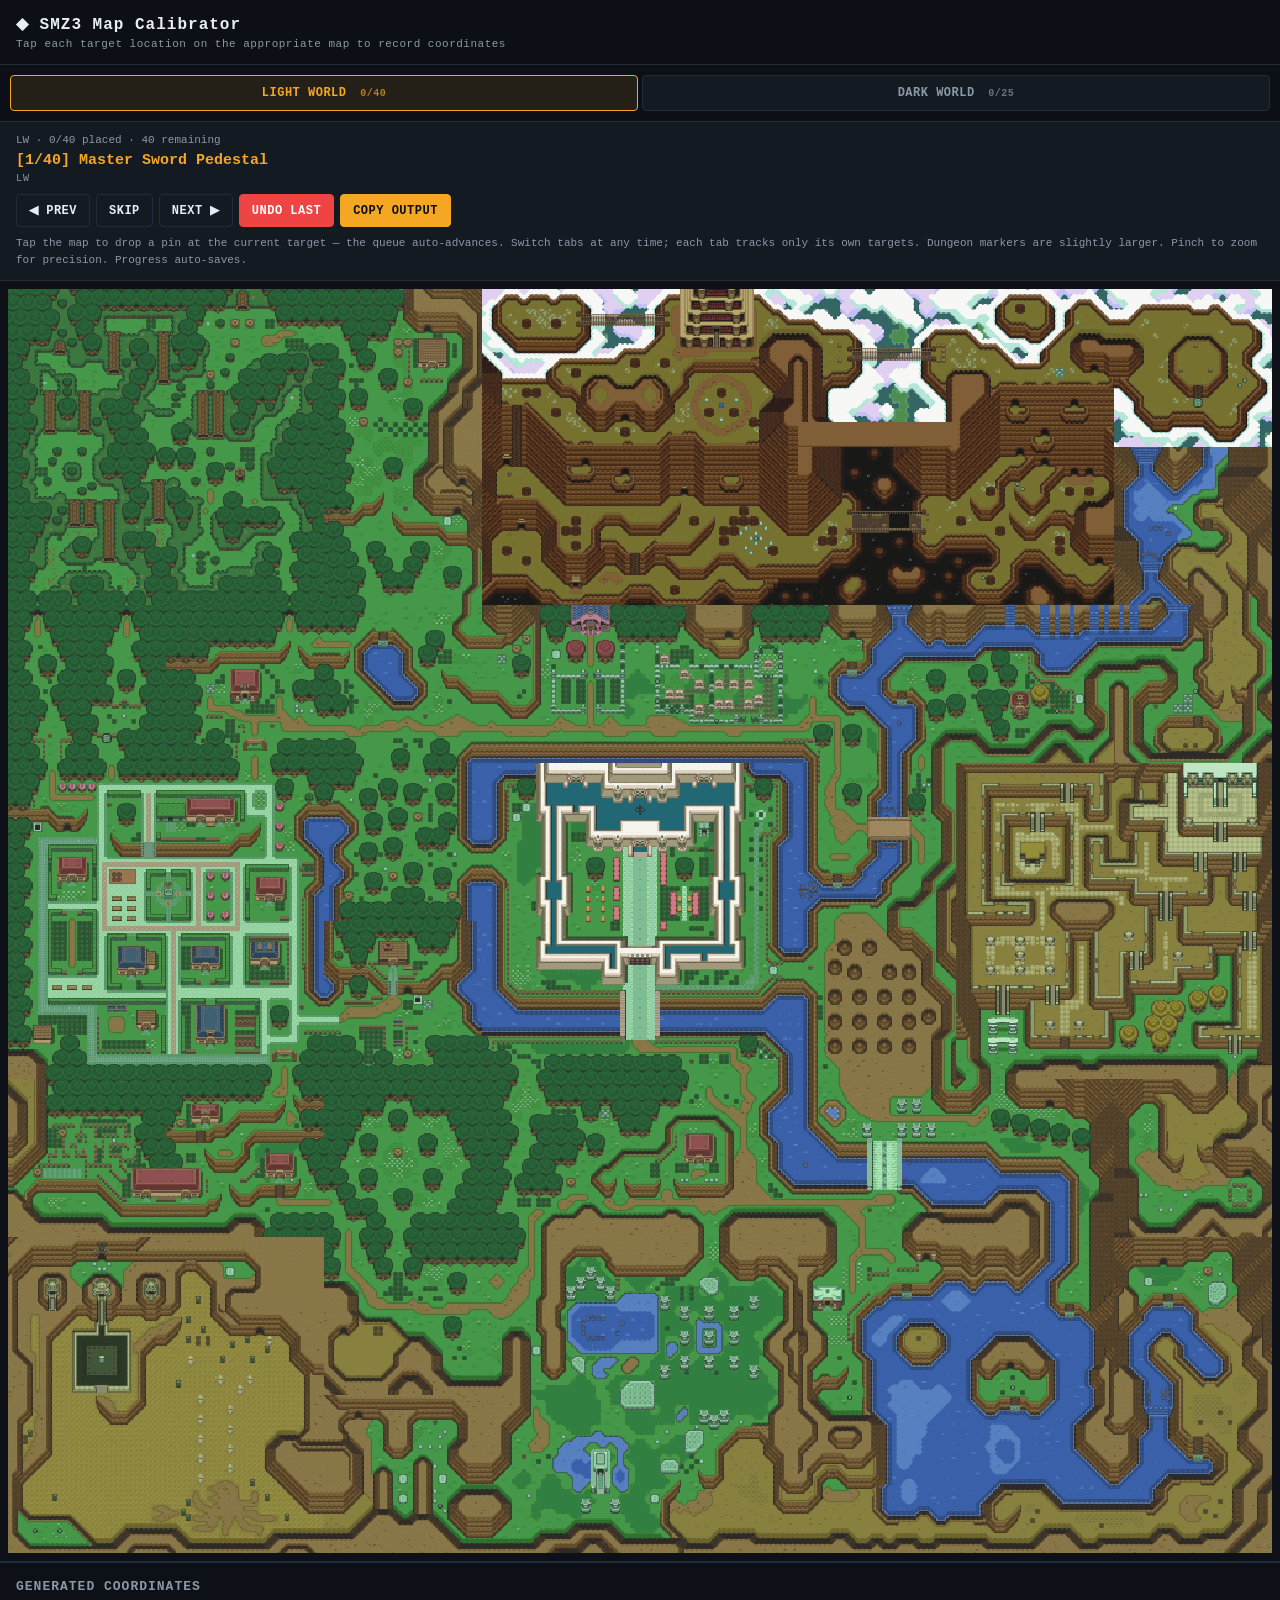
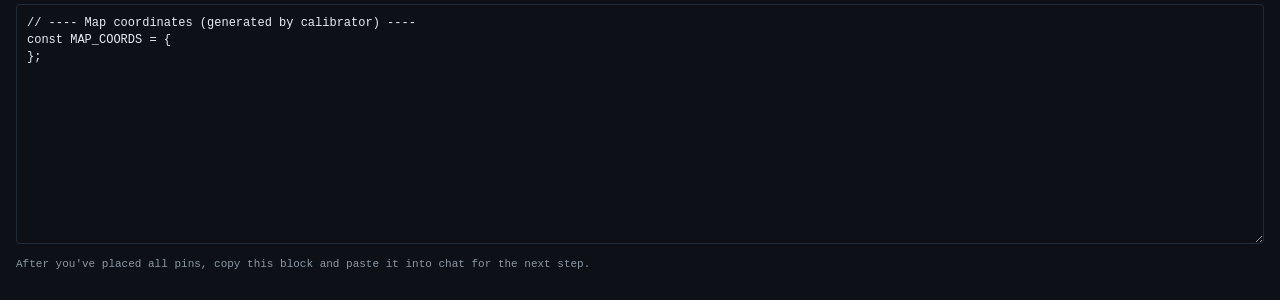
==== calibrate.html @ 6a6fdf41 "Add files via upload" ====
<!DOCTYPE html>
<html lang="en">
<head>
<meta charset="UTF-8">
<meta name="viewport" content="width=device-width, initial-scale=1.0, viewport-fit=cover">
<title>SMZ3 Map Calibrator</title>
<style>
  :root {
    --bg: #0d1117;
    --bg-elev: #141a22;
    --border: #222c38;
    --text: #e6edf3;
    --text-dim: #8b98a5;
    --accent: #f5a623;
    --success: #4ade80;
    --danger: #ef4444;
    --lw: #f5a623;
    --dw: #a78bfa;
  }
  * { box-sizing: border-box; }
  html, body {
    margin: 0; padding: 0;
    background: var(--bg); color: var(--text);
    font-family: ui-monospace, SFMono-Regular, Menlo, Consolas, monospace;
    font-size: 14px;
    user-select: none;
    -webkit-user-select: none;
    -webkit-tap-highlight-color: transparent;
  }
  header {
    padding: 14px 16px;
    border-bottom: 1px solid var(--border);
    position: sticky; top: 0;
    background: rgba(13,17,23,0.95);
    backdrop-filter: blur(10px);
    z-index: 10;
  }
  h1 { margin: 0 0 4px; font-size: 16px; letter-spacing: 1px; }
  .sub { color: var(--text-dim); font-size: 11px; letter-spacing: 0.5px; }

  /* Tab bar */
  .tabs {
    display: grid;
    grid-template-columns: 1fr 1fr;
    gap: 4px;
    padding: 10px;
    position: sticky;
    top: 60px;
    background: rgba(13,17,23,0.95);
    backdrop-filter: blur(10px);
    z-index: 9;
    border-bottom: 1px solid var(--border);
  }
  .tab {
    background: var(--bg-elev);
    color: var(--text-dim);
    border: 1px solid var(--border);
    border-radius: 4px;
    padding: 10px 8px;
    font: inherit;
    font-size: 12px;
    font-weight: 700;
    cursor: pointer;
    text-transform: uppercase;
    letter-spacing: 0.5px;
  }
  .tab.active.tab-lw { color: var(--lw); border-color: var(--lw); background: rgba(245,166,35,0.1); }
  .tab.active.tab-dw { color: var(--dw); border-color: var(--dw); background: rgba(167,139,250,0.1); }
  .tab .count {
    display: inline-block;
    font-size: 10px;
    margin-left: 6px;
    opacity: 0.7;
    font-weight: 600;
  }

  .queue {
    padding: 12px 16px;
    background: var(--bg-elev);
    border-bottom: 1px solid var(--border);
  }
  .queue-status { color: var(--text-dim); font-size: 11px; margin-bottom: 6px; }
  .queue-target {
    font-size: 15px;
    font-weight: 700;
    color: var(--accent);
    margin-bottom: 4px;
  }
  .queue-region { font-size: 10px; color: var(--text-dim); letter-spacing: 1px; text-transform: uppercase; }
  .controls {
    display: flex; gap: 6px;
    margin-top: 10px;
    flex-wrap: wrap;
  }
  .btn {
    padding: 8px 12px;
    background: transparent;
    color: var(--text);
    border: 1px solid var(--border);
    border-radius: 4px;
    font: inherit;
    font-size: 12px;
    font-weight: 600;
    cursor: pointer;
    text-transform: uppercase;
    letter-spacing: 0.5px;
  }
  .btn:active { border-color: var(--accent); color: var(--accent); }
  .btn-primary { background: var(--accent); color: var(--bg); border-color: var(--accent); font-weight: 800; }
  .btn-danger  { background: var(--danger); color: #fff; border-color: var(--danger); }

  .map-panel { padding: 8px; display: none; }
  .map-panel.active { display: block; }
  .map-container {
    position: relative;
    width: 100%;
    cursor: crosshair;
    line-height: 0;
  }
  .map-container img {
    width: 100%;
    height: auto;
    display: block;
    image-rendering: pixelated;
    image-rendering: -moz-crisp-edges;
    image-rendering: crisp-edges;
  }
  .pin {
    position: absolute;
    width: 14px; height: 14px;
    margin-left: -7px; margin-top: -7px;
    border-radius: 50%;
    border: 2px solid var(--bg);
    pointer-events: none;
  }
  .pin-done      { background: var(--success); }
  .pin-current   { background: var(--accent); box-shadow: 0 0 0 3px rgba(245,166,35,0.4); animation: pulse 1.2s infinite; }
  .pin-dungeon   { width: 18px; height: 18px; margin-left: -9px; margin-top: -9px; }
  @keyframes pulse { 0%,100% { transform: scale(1); } 50% { transform: scale(1.3); } }

  .output {
    padding: 16px;
    border-top: 2px solid var(--border);
  }
  .output h2 {
    margin: 0 0 10px;
    font-size: 13px;
    color: var(--text-dim);
    text-transform: uppercase;
    letter-spacing: 1px;
  }
  textarea {
    width: 100%;
    min-height: 240px;
    background: var(--bg);
    color: var(--text);
    border: 1px solid var(--border);
    border-radius: 4px;
    padding: 10px;
    font: 12px/1.4 ui-monospace, SFMono-Regular, Menlo, monospace;
    resize: vertical;
  }

  .no-image {
    padding: 40px 20px; text-align: center; color: var(--text-dim);
    font-size: 13px; line-height: 1.5;
  }
  .hint { color: var(--text-dim); font-size: 11px; margin-top: 8px; line-height: 1.5; }
</style>
</head>
<body>

<header>
  <h1>◆ SMZ3 Map Calibrator</h1>
  <div class="sub">Tap each target location on the appropriate map to record coordinates</div>
</header>

<div class="tabs">
  <button class="tab tab-lw active" data-map="lw">Light World <span class="count" id="count-lw">0/0</span></button>
  <button class="tab tab-dw" data-map="dw">Dark World <span class="count" id="count-dw">0/0</span></button>
</div>

<div class="queue">
  <div class="queue-status" id="queue-status">Loading…</div>
  <div class="queue-target" id="queue-target">&nbsp;</div>
  <div class="queue-region" id="queue-region">&nbsp;</div>
  <div class="controls">
    <button class="btn" id="btn-prev">◀ Prev</button>
    <button class="btn" id="btn-skip">Skip</button>
    <button class="btn" id="btn-next">Next ▶</button>
    <button class="btn btn-danger" id="btn-undo">Undo last</button>
    <button class="btn btn-primary" id="btn-copy">Copy output</button>
  </div>
  <div class="hint">Tap the map to drop a pin at the current target — the queue auto-advances. Switch tabs at any time; each tab tracks only its own targets. Dungeon markers are slightly larger. Pinch to zoom for precision. Progress auto-saves.</div>
</div>

<div class="map-panel active" data-map="lw">
  <div class="map-container" id="lw-container"></div>
</div>

<div class="map-panel" data-map="dw">
  <div class="map-container" id="dw-container"></div>
</div>

<div class="output">
  <h2>Generated coordinates</h2>
  <textarea id="output" readonly></textarea>
  <p class="hint">After you've placed all pins, copy this block and paste it into chat for the next step.</p>
</div>

<script>
const TARGETS = [
  // ---- Light World overworld ----
  { id: 'lw-pedestal',            map: 'lw', name: 'Master Sword Pedestal' },
  { id: 'lw-mushroom',            map: 'lw', name: 'Mushroom (Lost Woods)' },
  { id: 'lw-lostwoods-hideout',   map: 'lw', name: 'Lost Woods Hideout' },
  { id: 'lw-lumberjacks',         map: 'lw', name: 'Lumberjacks Tree' },
  { id: 'lw-old-man',             map: 'lw', name: 'Old Man (DM west)' },
  { id: 'lw-spectacle-rock-cave', map: 'lw', name: 'Spectacle Rock Cave' },
  { id: 'lw-spectacle-rock',      map: 'lw', name: 'Spectacle Rock' },
  { id: 'lw-ether-tablet',        map: 'lw', name: 'Ether Tablet' },
  { id: 'lw-floating-island',     map: 'lw', name: 'Floating Island' },
  { id: 'lw-spiral-cave',         map: 'lw', name: 'Spiral Cave' },
  { id: 'lw-paradox-cave',        map: 'lw', name: 'Paradox Cave' },
  { id: 'lw-mimic-cave',          map: 'lw', name: 'Mimic Cave' },
  { id: 'lw-king-tomb',           map: 'lw', name: "King's Tomb" },
  { id: 'lw-kakariko-well',       map: 'lw', name: 'Kakariko Well' },
  { id: 'lw-blinds-hideout',      map: 'lw', name: "Blind's Hideout" },
  { id: 'lw-bottle-merchant',     map: 'lw', name: 'Bottle Merchant' },
  { id: 'lw-chicken-house',       map: 'lw', name: 'Chicken House' },
  { id: 'lw-sick-kid',            map: 'lw', name: 'Sick Kid' },
  { id: 'lw-library',             map: 'lw', name: 'Library' },
  { id: 'lw-kakariko-tavern',     map: 'lw', name: 'Kakariko Tavern' },
  { id: 'lw-maze-race',           map: 'lw', name: 'Maze Race' },
  { id: 'lw-cave45',              map: 'lw', name: 'Cave 45' },
  { id: 'lw-aginah',              map: 'lw', name: "Aginah's Cave" },
  { id: 'lw-flute-spot',          map: 'lw', name: 'Flute Spot' },
  { id: 'lw-desert-ledge',        map: 'lw', name: 'Desert Ledge' },
  { id: 'lw-checkerboard',        map: 'lw', name: 'Checkerboard Cave' },
  { id: 'lw-bombos-tablet',       map: 'lw', name: 'Bombos Tablet' },
  { id: 'lw-sunken-treasure',     map: 'lw', name: 'Sunken Treasure' },
  { id: 'lw-lake-hylia-island',   map: 'lw', name: 'Lake Hylia Island' },
  { id: 'lw-ice-rod-cave',        map: 'lw', name: 'Ice Rod Cave' },
  { id: 'lw-mini-moldorm',        map: 'lw', name: 'Mini-Moldorm Cave' },
  { id: 'lw-waterfall-fairy',     map: 'lw', name: 'Waterfall Fairy' },
  { id: 'lw-zora',                map: 'lw', name: "Zora's Ledge" },
  { id: 'lw-sahasrahla-hut',      map: 'lw', name: "Sahasrahla's Hut" },
  { id: 'lw-sahasrahla-reward',   map: 'lw', name: "Sahasrahla's Reward" },

  // ---- LW dungeon entrances ----
  { id: 'dung-ep',  map: 'lw', name: 'Eastern Palace (entrance)',  dungeon: true },
  { id: 'dung-dp',  map: 'lw', name: 'Desert Palace (entrance)',    dungeon: true },
  { id: 'dung-toh', map: 'lw', name: 'Tower of Hera (entrance)',    dungeon: true },
  { id: 'dung-hc',  map: 'lw', name: 'Hyrule Castle (entrance)',    dungeon: true },
  { id: 'dung-at',  map: 'lw', name: 'Castle Tower / Agahnim',      dungeon: true },

  // ---- Dark World overworld ----
  { id: 'dw-spike-cave',          map: 'dw', name: 'Byrna Spike Cave (DDM W)' },
  { id: 'dw-superbunny-cave',     map: 'dw', name: 'Superbunny Cave (DDM E)' },
  { id: 'dw-hookshot-cave',       map: 'dw', name: 'Hookshot Cave (DDM E)' },
  { id: 'dw-catfish',             map: 'dw', name: 'Catfish (DW east)' },
  { id: 'dw-pyramid',             map: 'dw', name: 'Pyramid (ledge)' },
  { id: 'dw-pyramid-fairy',       map: 'dw', name: 'Pyramid Fairy' },
  { id: 'dw-bumper-cave',         map: 'dw', name: 'Bumper Cave' },
  { id: 'dw-chest-game',          map: 'dw', name: 'Chest Game (Village)' },
  { id: 'dw-c-house',             map: 'dw', name: 'C-House' },
  { id: 'dw-brewery',             map: 'dw', name: 'Brewery' },
  { id: 'dw-hammer-peg',          map: 'dw', name: 'Hammer Pegs Cave' },
  { id: 'dw-purple-chest',        map: 'dw', name: 'Purple Chest' },
  { id: 'dw-blacksmith',          map: 'dw', name: 'Blacksmith' },
  { id: 'dw-mire-shed',           map: 'dw', name: 'Mire Shed' },
  { id: 'dw-digging-game',        map: 'dw', name: 'Digging Game' },
  { id: 'dw-stumpy',              map: 'dw', name: 'Stumpy' },
  { id: 'dw-hype-cave',           map: 'dw', name: 'Hype Cave' },

  // ---- DW dungeon entrances ----
  { id: 'dung-pod', map: 'dw', name: 'Palace of Darkness',   dungeon: true },
  { id: 'dung-sp',  map: 'dw', name: 'Swamp Palace',         dungeon: true },
  { id: 'dung-sw',  map: 'dw', name: 'Skull Woods',          dungeon: true },
  { id: 'dung-tt',  map: 'dw', name: "Thieves' Town",        dungeon: true },
  { id: 'dung-ip',  map: 'dw', name: 'Ice Palace',           dungeon: true },
  { id: 'dung-mm',  map: 'dw', name: 'Misery Mire',          dungeon: true },
  { id: 'dung-tr',  map: 'dw', name: 'Turtle Rock',          dungeon: true },
  { id: 'dung-gt',  map: 'dw', name: "Ganon's Tower",        dungeon: true },
];

const MAPS = ['lw', 'dw'];
const targetsByMap = {
  lw: TARGETS.filter(t => t.map === 'lw'),
  dw: TARGETS.filter(t => t.map === 'dw'),
};
const coords = {};
let currentMap = 'lw';
const currentIdx = { lw: 0, dw: 0 };
const containers = {};

const STORAGE = 'smz3-map-calibrator-v2';
try {
  const saved = localStorage.getItem(STORAGE);
  if (saved) {
    const p = JSON.parse(saved);
    Object.assign(coords, p.coords || {});
    if (p.currentIdx) Object.assign(currentIdx, p.currentIdx);
    if (p.currentMap && MAPS.includes(p.currentMap)) currentMap = p.currentMap;
  }
} catch (e) {}

function save() {
  try { localStorage.setItem(STORAGE, JSON.stringify({ coords, currentIdx, currentMap })); } catch (e) {}
}

const MAP_FILES = {
  lw: 'images/maps/lightworld.png',
  dw: 'images/maps/darkworld.png',
};

function setupMap(mapKey) {
  const container = document.getElementById(mapKey + '-container');
  containers[mapKey] = container;
  const img = new Image();
  img.src = MAP_FILES[mapKey];
  img.alt = mapKey === 'lw' ? 'Light World map' : 'Dark World map';
  img.onerror = () => {
    container.innerHTML = `<div class="no-image">Couldn't load <code>${MAP_FILES[mapKey]}</code>.<br>Make sure the file exists and this page is served from the tracker folder (not opened directly from the filesystem).</div>`;
  };
  img.onload = () => {
    container.appendChild(img);
    renderPins(mapKey);
    container.addEventListener('click', (ev) => onMapTap(mapKey, ev));
  };
}

function onMapTap(mapKey, ev) {
  if (mapKey !== currentMap) return;
  const targets = targetsByMap[mapKey];
  const idx = currentIdx[mapKey];
  if (idx >= targets.length) return;
  const img = containers[mapKey].querySelector('img');
  if (!img) return;
  const rect = img.getBoundingClientRect();
  const x = ((ev.clientX - rect.left) / rect.width) * 100;
  const y = ((ev.clientY - rect.top) / rect.height) * 100;
  const t = targets[idx];
  coords[t.id] = { x: +x.toFixed(2), y: +y.toFixed(2) };
  advance(mapKey);
  save();
  renderPins(mapKey);
  updateUI();
}

function renderPins(mapKey) {
  const container = containers[mapKey];
  if (!container) return;
  container.querySelectorAll('.pin').forEach(n => n.remove());
  const targets = targetsByMap[mapKey];
  targets.forEach((t, i) => {
    const c = coords[t.id];
    if (!c) return;
    const pin = document.createElement('div');
    let cls = 'pin ';
    cls += (i === currentIdx[mapKey]) ? 'pin-current' : 'pin-done';
    if (t.dungeon) cls += ' pin-dungeon';
    pin.className = cls;
    pin.style.left = c.x + '%';
    pin.style.top  = c.y + '%';
    pin.title = t.name;
    container.appendChild(pin);
  });
}

function advance(mapKey) {
  const targets = targetsByMap[mapKey];
  if (currentIdx[mapKey] < targets.length - 1) currentIdx[mapKey]++;
  else currentIdx[mapKey] = targets.length;
}

function switchTab(mapKey) {
  if (!MAPS.includes(mapKey)) return;
  currentMap = mapKey;
  save();
  document.querySelectorAll('.tab').forEach(t => {
    t.classList.toggle('active', t.dataset.map === mapKey);
  });
  document.querySelectorAll('.map-panel').forEach(p => {
    p.classList.toggle('active', p.dataset.map === mapKey);
  });
  renderPins(mapKey);
  updateUI();
}

function updateUI() {
  MAPS.forEach(m => {
    const targets = targetsByMap[m];
    const done = targets.filter(t => coords[t.id]).length;
    const el = document.getElementById('count-' + m);
    if (el) el.textContent = `${done}/${targets.length}`;
  });

  const targets = targetsByMap[currentMap];
  const done = targets.filter(t => coords[t.id]).length;
  document.getElementById('queue-status').textContent =
    `${currentMap.toUpperCase()} · ${done}/${targets.length} placed · ${targets.length - done} remaining`;

  const idx = currentIdx[currentMap];
  if (idx >= targets.length) {
    document.getElementById('queue-target').textContent = '✓ This map done';
    document.getElementById('queue-region').textContent = 'switch tabs, or copy output below';
  } else {
    const t = targets[idx];
    document.getElementById('queue-target').textContent =
      `[${idx + 1}/${targets.length}] ${t.name}${t.dungeon ? '  ◆ dungeon' : ''}`;
    document.getElementById('queue-region').textContent = currentMap.toUpperCase();
  }
  updateOutput();
}

function updateOutput() {
  const lines = ['// ---- Map coordinates (generated by calibrator) ----'];
  lines.push('const MAP_COORDS = {');
  TARGETS.forEach(t => {
    const c = coords[t.id];
    if (!c) return;
    const dungeonNote = t.dungeon ? '  [dungeon]' : '';
    lines.push(`  "${t.id}": { map: "${t.map}", x: ${c.x}, y: ${c.y} },  // ${t.name}${dungeonNote}`);
  });
  lines.push('};');
  document.getElementById('output').value = lines.join('\n');
}

document.getElementById('btn-prev').addEventListener('click', () => {
  if (currentIdx[currentMap] > 0) currentIdx[currentMap]--;
  save(); renderPins(currentMap); updateUI();
});
document.getElementById('btn-skip').addEventListener('click', () => {
  advance(currentMap); save(); renderPins(currentMap); updateUI();
});
document.getElementById('btn-next').addEventListener('click', () => {
  advance(currentMap); save(); renderPins(currentMap); updateUI();
});
document.getElementById('btn-undo').addEventListener('click', () => {
  if (currentIdx[currentMap] === 0) return;
  const prev = targetsByMap[currentMap][currentIdx[currentMap] - 1];
  delete coords[prev.id];
  currentIdx[currentMap]--;
  save(); renderPins(currentMap); updateUI();
});
document.getElementById('btn-copy').addEventListener('click', async () => {
  const ta = document.getElementById('output');
  try {
    await navigator.clipboard.writeText(ta.value);
    const b = document.getElementById('btn-copy');
    const orig = b.textContent;
    b.textContent = '✓ Copied';
    setTimeout(() => { b.textContent = orig; }, 1200);
  } catch (e) { ta.select(); }
});
document.querySelectorAll('.tab').forEach(t => {
  t.addEventListener('click', () => switchTab(t.dataset.map));
});

MAPS.forEach(setupMap);
switchTab(currentMap);
updateUI();
</script>

</body>
</html>
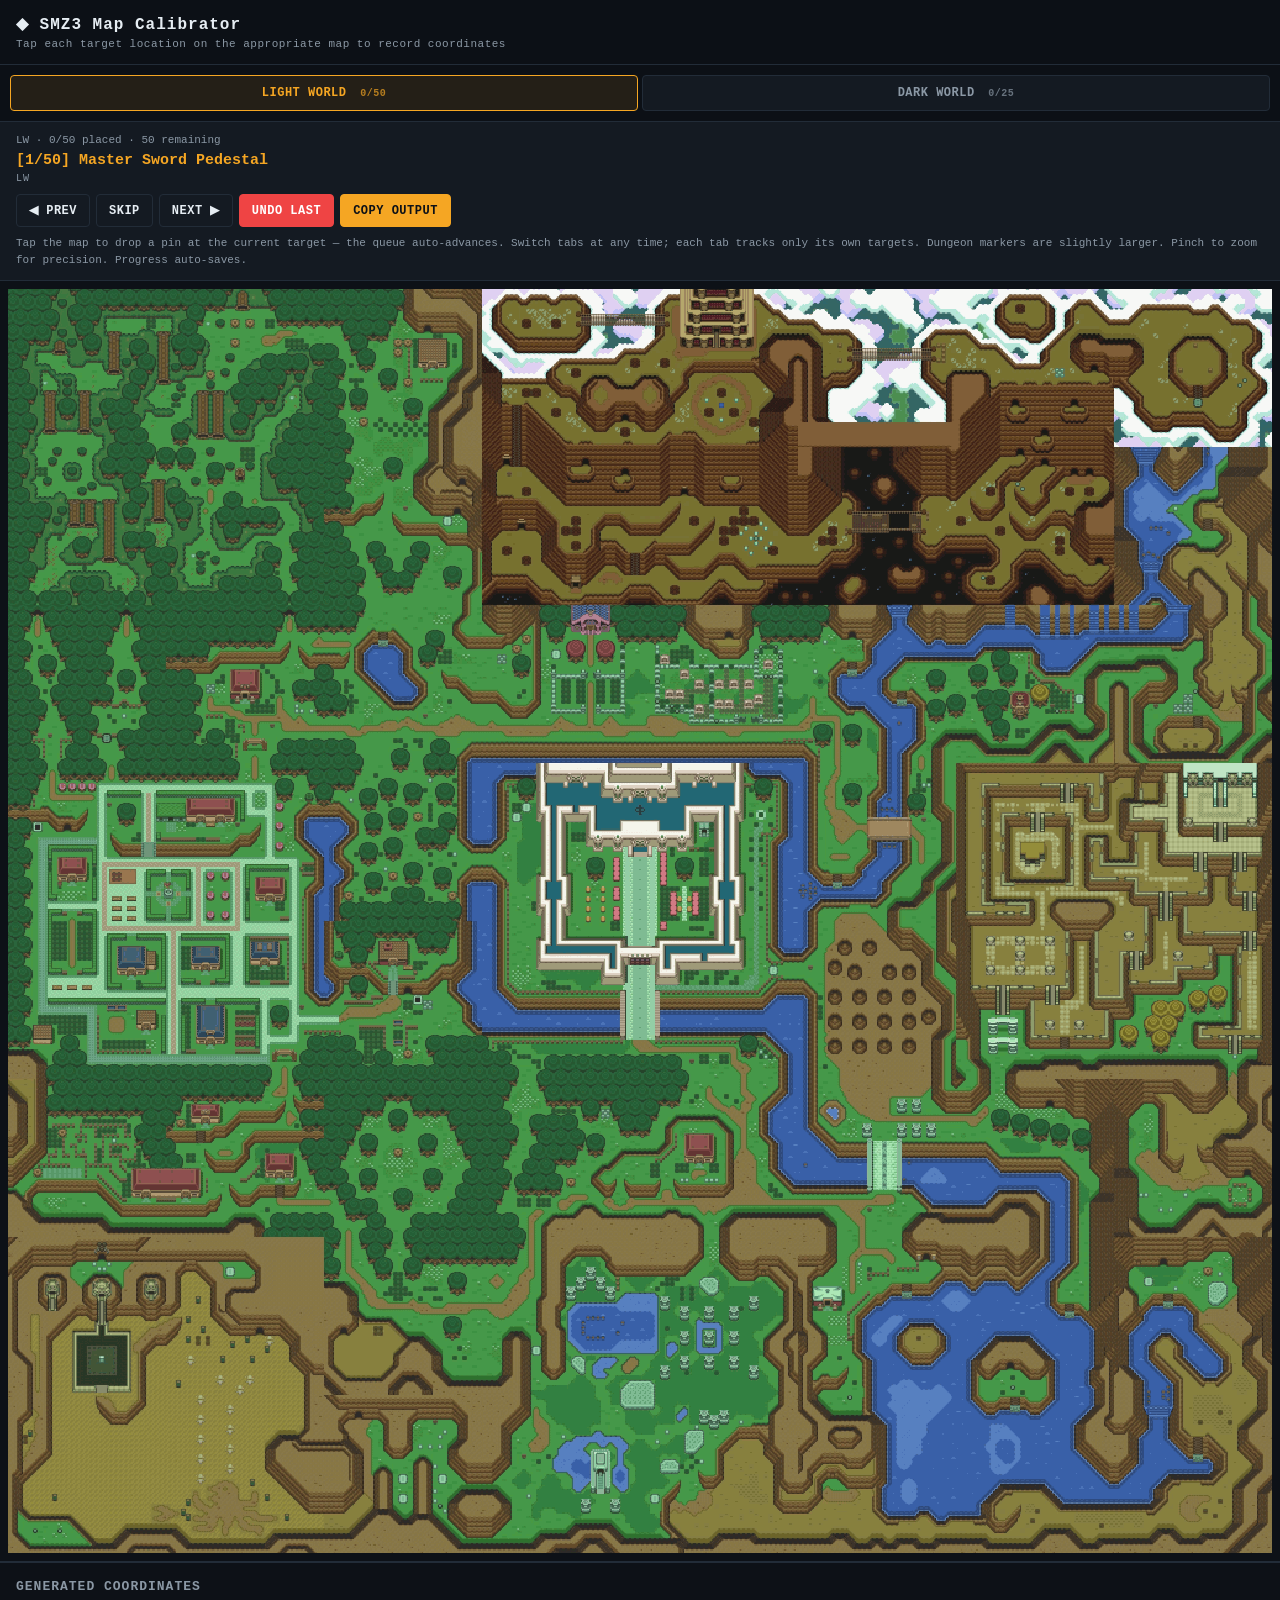
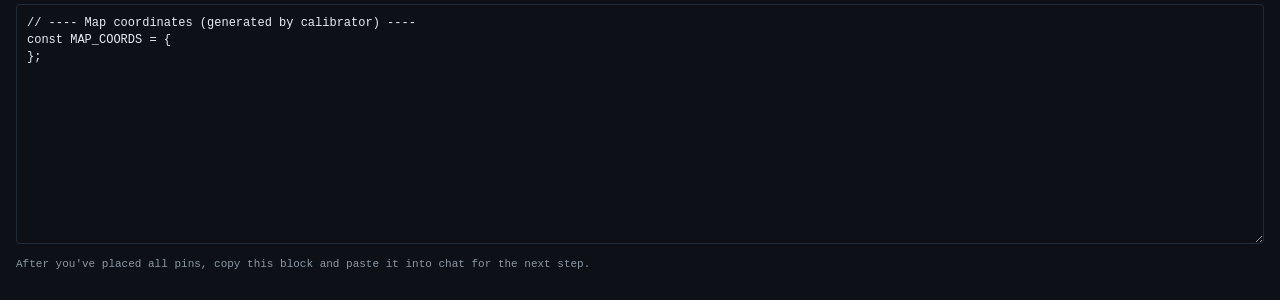
==== commit f95c49a5: "Add files via upload Fixed - added missing LW checks" ====
--- a/calibrate.html
+++ b/calibrate.html
@@ -215,6 +215,8 @@
   { id: 'lw-mushroom',            map: 'lw', name: 'Mushroom (Lost Woods)' },
   { id: 'lw-lostwoods-hideout',   map: 'lw', name: 'Lost Woods Hideout' },
   { id: 'lw-lumberjacks',         map: 'lw', name: 'Lumberjacks Tree' },
+  { id: 'lw-graveyard-ledge',     map: 'lw', name: 'Graveyard Ledge' },
+  { id: 'lw-king-tomb',           map: 'lw', name: "King's Tomb" },
   { id: 'lw-old-man',             map: 'lw', name: 'Old Man (DM west)' },
   { id: 'lw-spectacle-rock-cave', map: 'lw', name: 'Spectacle Rock Cave' },
   { id: 'lw-spectacle-rock',      map: 'lw', name: 'Spectacle Rock' },
@@ -223,7 +225,13 @@
   { id: 'lw-spiral-cave',         map: 'lw', name: 'Spiral Cave' },
   { id: 'lw-paradox-cave',        map: 'lw', name: 'Paradox Cave' },
   { id: 'lw-mimic-cave',          map: 'lw', name: 'Mimic Cave' },
-  { id: 'lw-king-tomb',           map: 'lw', name: "King's Tomb" },
+  { id: 'lw-waterfall-fairy',     map: 'lw', name: 'Waterfall Fairy' },
+  { id: 'lw-zora',                map: 'lw', name: "Zora's Ledge" },
+  { id: 'lw-king-zora',           map: 'lw', name: 'King Zora' },
+  { id: 'lw-potion-shop',         map: 'lw', name: 'Potion Shop (witch hut)' },
+  { id: 'lw-magic-bat',           map: 'lw', name: 'Magic Bat' },
+  { id: 'lw-sahasrahla-hut',      map: 'lw', name: "Sahasrahla's Hut" },
+  { id: 'lw-sahasrahla-reward',   map: 'lw', name: "Sahasrahla's Reward" },
   { id: 'lw-kakariko-well',       map: 'lw', name: 'Kakariko Well' },
   { id: 'lw-blinds-hideout',      map: 'lw', name: "Blind's Hideout" },
   { id: 'lw-bottle-merchant',     map: 'lw', name: 'Bottle Merchant' },
@@ -231,6 +239,11 @@
   { id: 'lw-sick-kid',            map: 'lw', name: 'Sick Kid' },
   { id: 'lw-library',             map: 'lw', name: 'Library' },
   { id: 'lw-kakariko-tavern',     map: 'lw', name: 'Kakariko Tavern' },
+  { id: 'lw-pegasus-rocks',       map: 'lw', name: 'Pegasus Rocks' },
+  { id: 'lw-links-uncle',         map: 'lw', name: "Link's Uncle" },
+  { id: 'lw-secret-passage',      map: 'lw', name: 'Secret Passage' },
+  { id: 'lw-links-house',         map: 'lw', name: "Link's House" },
+  { id: 'lw-floodgate',           map: 'lw', name: 'Floodgate Chest' },
   { id: 'lw-maze-race',           map: 'lw', name: 'Maze Race' },
   { id: 'lw-cave45',              map: 'lw', name: 'Cave 45' },
   { id: 'lw-aginah',              map: 'lw', name: "Aginah's Cave" },
@@ -239,13 +252,10 @@
   { id: 'lw-checkerboard',        map: 'lw', name: 'Checkerboard Cave' },
   { id: 'lw-bombos-tablet',       map: 'lw', name: 'Bombos Tablet' },
   { id: 'lw-sunken-treasure',     map: 'lw', name: 'Sunken Treasure' },
+  { id: 'lw-hobo',                map: 'lw', name: 'Hobo (under bridge)' },
   { id: 'lw-lake-hylia-island',   map: 'lw', name: 'Lake Hylia Island' },
   { id: 'lw-ice-rod-cave',        map: 'lw', name: 'Ice Rod Cave' },
   { id: 'lw-mini-moldorm',        map: 'lw', name: 'Mini-Moldorm Cave' },
-  { id: 'lw-waterfall-fairy',     map: 'lw', name: 'Waterfall Fairy' },
-  { id: 'lw-zora',                map: 'lw', name: "Zora's Ledge" },
-  { id: 'lw-sahasrahla-hut',      map: 'lw', name: "Sahasrahla's Hut" },
-  { id: 'lw-sahasrahla-reward',   map: 'lw', name: "Sahasrahla's Reward" },
 
   // ---- LW dungeon entrances ----
   { id: 'dung-ep',  map: 'lw', name: 'Eastern Palace (entrance)',  dungeon: true },
@@ -305,6 +315,23 @@
   }
 } catch (e) {}
 
+// After restoring state, advance currentIdx on each map to the first
+// target that doesn't yet have coords. This way, when new targets are
+// added to the list, the calibrator automatically jumps to them instead
+// of sitting on "all done" or re-pointing at a completed target.
+MAPS.forEach(m => {
+  const targets = targetsByMap[m];
+  const firstMissing = targets.findIndex(t => !coords[t.id]);
+  if (firstMissing === -1) {
+    currentIdx[m] = targets.length;  // all done
+  } else {
+    currentIdx[m] = firstMissing;
+  }
+});
+// Land on whichever map still has unplaced pins
+if (currentIdx.lw < targetsByMap.lw.length) currentMap = 'lw';
+else if (currentIdx.dw < targetsByMap.dw.length) currentMap = 'dw';
+
 function save() {
   try { localStorage.setItem(STORAGE, JSON.stringify({ coords, currentIdx, currentMap })); } catch (e) {}
 }
